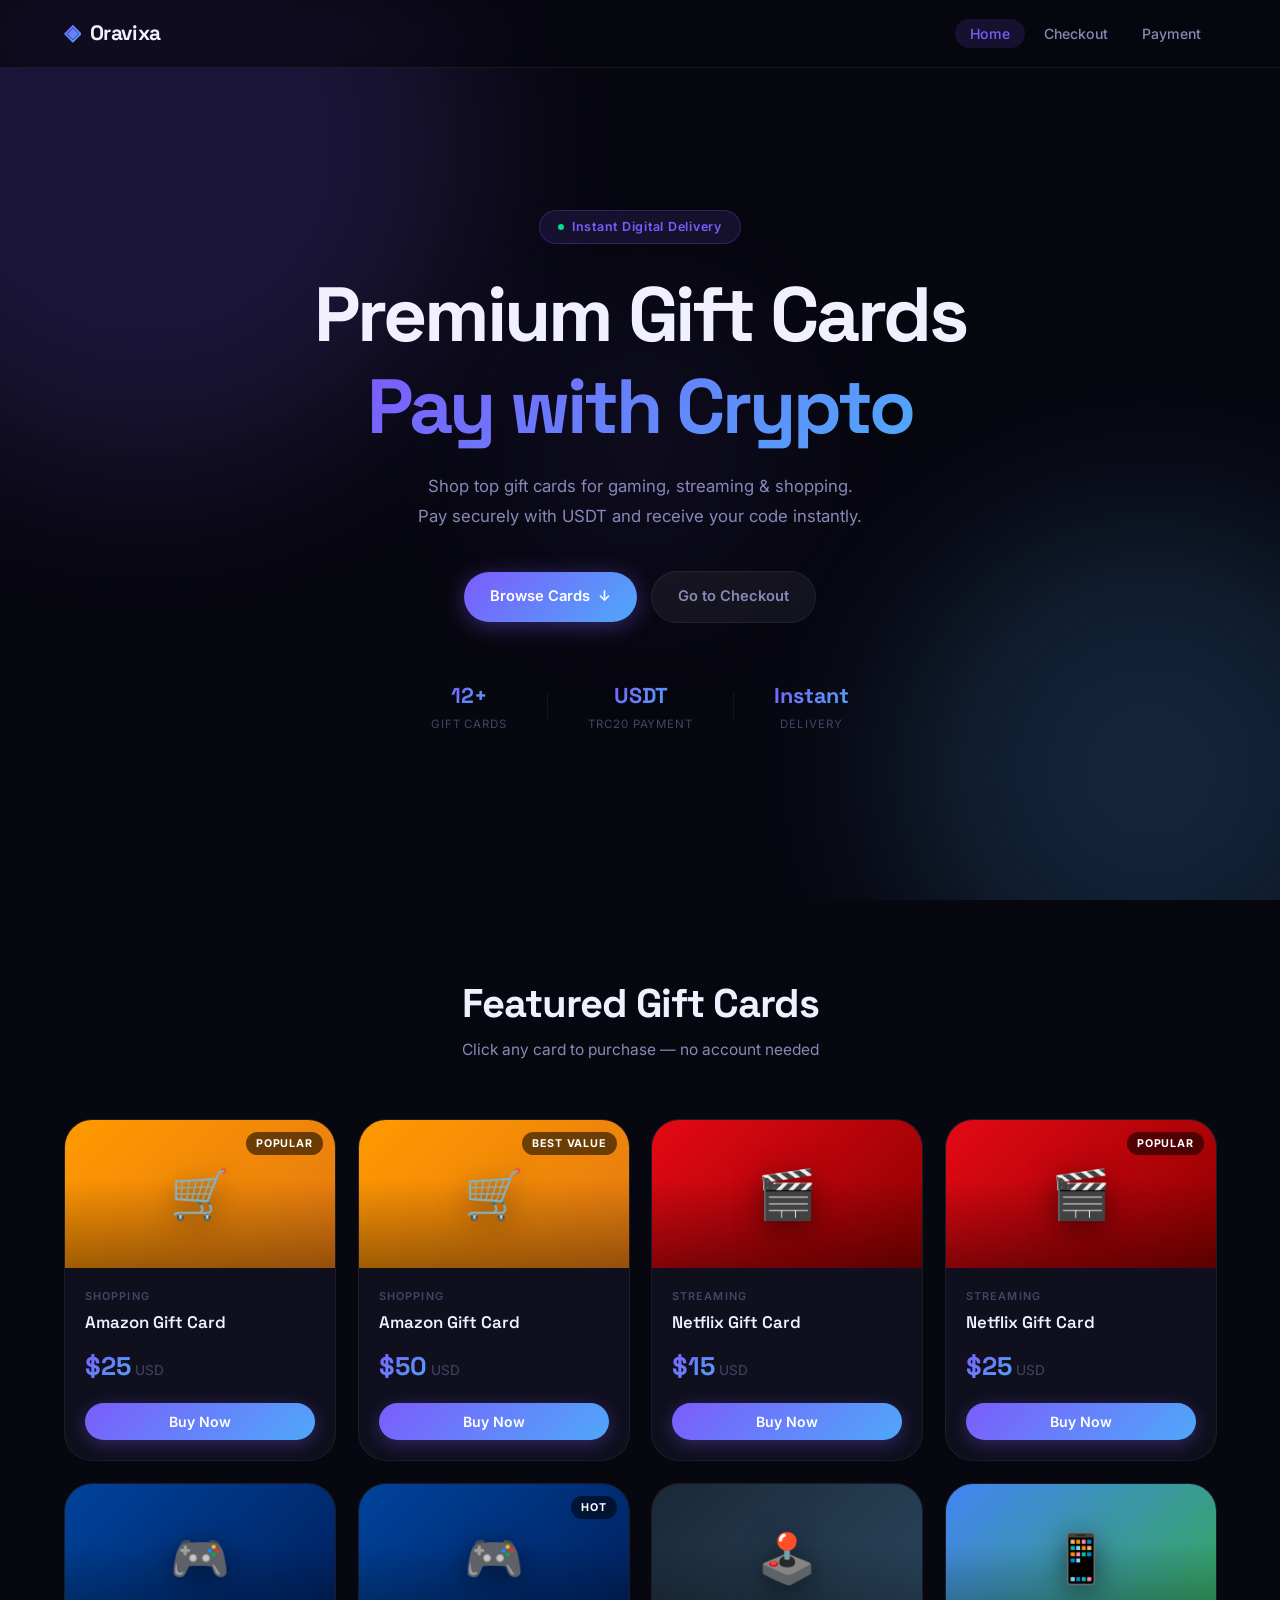
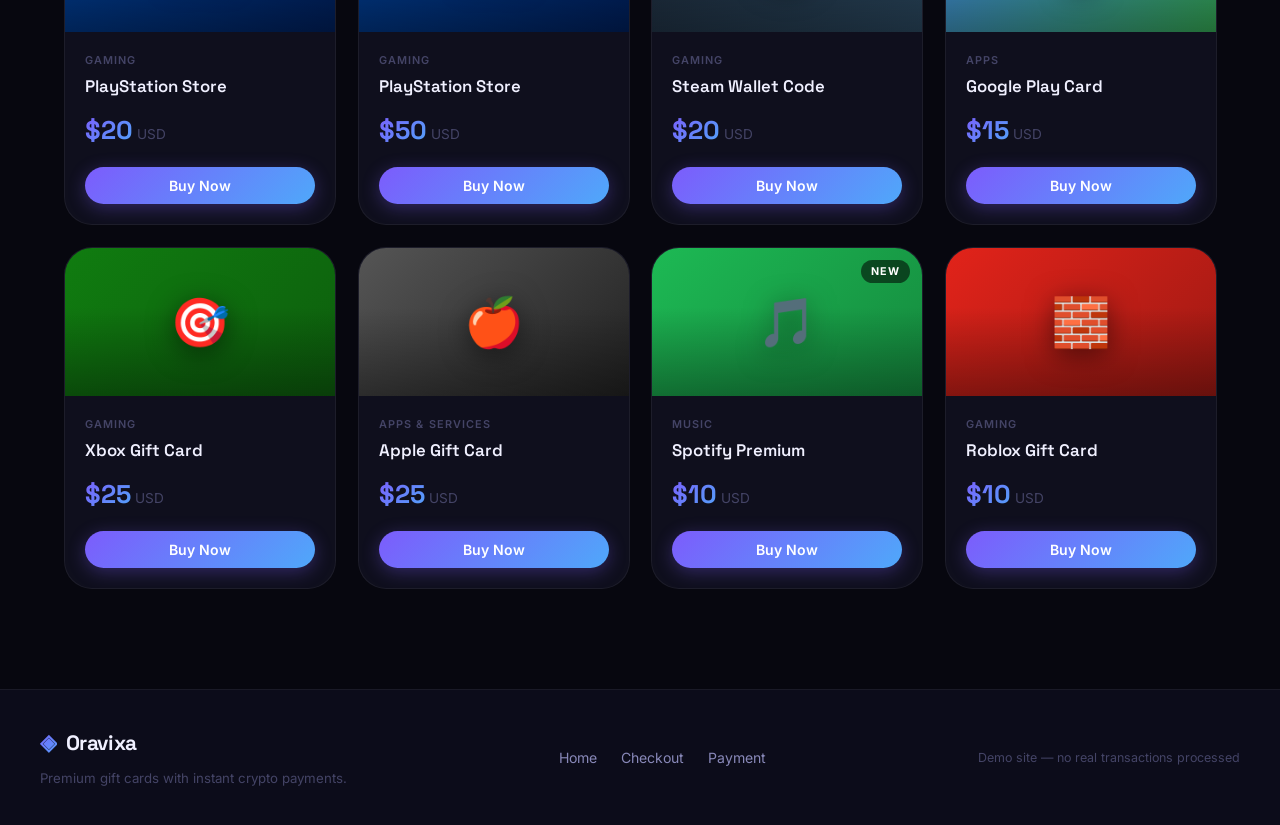
==== index.html @ 7043daeb "Add Oravixa gift card store — full frontend Three-page site with dark theme, 3D card hover effects, " ====
<!DOCTYPE html>
<html lang="en">
<head>
  <meta charset="UTF-8">
  <meta name="viewport" content="width=device-width, initial-scale=1.0">
  <meta name="description" content="Oravixa — Premium digital gift cards. Pay with USDT and receive instantly.">
  <title>Oravixa — Premium Gift Cards</title>
  <link rel="stylesheet" href="style.css">
</head>
<body>

  <!-- ── Navbar ── -->
  <nav class="navbar" id="navbar">
    <div class="nav-inner">
      <a href="index.html" class="nav-logo">
        <span class="logo-gem">◈</span>Oravixa
      </a>
      <ul class="nav-links" id="navLinks">
        <li><a href="index.html"    class="nav-link active">Home</a></li>
        <li><a href="checkout.html" class="nav-link">Checkout</a></li>
        <li><a href="payment.html"  class="nav-link">Payment</a></li>
      </ul>
      <button class="hamburger" id="ham" aria-label="Toggle menu">
        <span></span><span></span><span></span>
      </button>
    </div>
  </nav>

  <main>

    <!-- ── Hero ── -->
    <section class="hero">
      <div class="hero-orbs">
        <div class="orb orb-1"></div>
        <div class="orb orb-2"></div>
        <div class="orb orb-3"></div>
      </div>

      <div class="hero-content">
        <div class="hero-badge">
          <span class="badge-dot"></span>
          Instant Digital Delivery
        </div>

        <h1 class="hero-title">
          Premium Gift Cards<br>
          <span class="grad-text">Pay with Crypto</span>
        </h1>

        <p class="hero-sub">
          Shop top gift cards for gaming, streaming &amp; shopping.<br>
          Pay securely with USDT and receive your code instantly.
        </p>

        <div class="hero-actions">
          <a href="#products" class="btn btn-primary">Browse Cards <span class="btn-arrow">↓</span></a>
          <a href="checkout.html" class="btn btn-ghost">Go to Checkout</a>
        </div>

        <div class="hero-stats">
          <div class="stat">
            <span class="stat-val">12+</span>
            <span class="stat-lbl">Gift Cards</span>
          </div>
          <div class="stat-sep"></div>
          <div class="stat">
            <span class="stat-val">USDT</span>
            <span class="stat-lbl">TRC20 Payment</span>
          </div>
          <div class="stat-sep"></div>
          <div class="stat">
            <span class="stat-val">Instant</span>
            <span class="stat-lbl">Delivery</span>
          </div>
        </div>
      </div>
    </section>

    <!-- ── Products ── -->
    <section class="products-section" id="products">
      <div class="container">
        <div class="section-head">
          <h2 class="section-title">Featured Gift Cards</h2>
          <p class="section-sub">Click any card to purchase — no account needed</p>
        </div>
        <div class="products-grid" id="productsGrid"></div>
      </div>
    </section>

  </main>

  <!-- ── Footer ── -->
  <footer class="footer">
    <div class="footer-inner">
      <div class="footer-brand">
        <a href="index.html" class="nav-logo">
          <span class="logo-gem">◈</span>Oravixa
        </a>
        <p>Premium gift cards with instant crypto payments.</p>
      </div>
      <div class="footer-links">
        <a href="index.html">Home</a>
        <a href="checkout.html">Checkout</a>
        <a href="payment.html">Payment</a>
      </div>
      <p class="footer-note">Demo site — no real transactions processed</p>
    </div>
  </footer>

  <script src="script.js"></script>
</body>
</html>
---- style.css ----
/* ============================================================
   ORAVIXA — style.css
   ============================================================ */

@import url('https://fonts.googleapis.com/css2?family=Inter:wght@300;400;500;600;700&family=Space+Grotesk:wght@500;600;700&display=swap');

/* ---- Variables ---- */
:root {
  --bg-0:      #07070f;
  --bg-1:      #0c0c1a;
  --bg-2:      #111126;
  --bg-card:   #0f0f1d;
  --bg-input:  #0a0a18;

  --accent:    #7c5cfc;
  --accent-2:  #4fa8fa;
  --grad:      linear-gradient(135deg, #7c5cfc 0%, #4fa8fa 100%);
  --grad-soft: linear-gradient(135deg, rgba(124,92,252,.14) 0%, rgba(79,168,250,.14) 100%);

  --t1: #f0f0ff;
  --t2: #8888b8;
  --t3: #444466;

  --border:       rgba(255,255,255,.06);
  --border-hover: rgba(124,92,252,.35);
  --border-focus: rgba(124,92,252,.55);

  --success: #00df8e;
  --error:   #ff4466;
  --warn:    #ffbb00;

  --r-sm:   8px;
  --r-md:   14px;
  --r-lg:   20px;
  --r-xl:   28px;
  --r-full: 9999px;

  --sh-sm: 0 2px 8px rgba(0,0,0,.35);
  --sh-md: 0 8px 32px rgba(0,0,0,.45);
  --sh-lg: 0 24px 64px rgba(0,0,0,.65);
  --sh-accent: 0 0 32px rgba(124,92,252,.3);

  --ease: cubic-bezier(.4,0,.2,1);
  --t-fast: 150ms;
  --t-med:  300ms;
  --t-slow: 500ms;

  --nav-h: 68px;
}

/* ---- Reset ---- */
*, *::before, *::after { box-sizing: border-box; margin: 0; padding: 0; }
html { scroll-behavior: smooth; }
body {
  font-family: 'Inter', system-ui, sans-serif;
  background: var(--bg-0);
  color: var(--t1);
  line-height: 1.6;
  min-height: 100vh;
  overflow-x: hidden;
  -webkit-font-smoothing: antialiased;
  animation: pageFadeIn .35s var(--ease) both;
}
img { max-width: 100%; display: block; }
a { text-decoration: none; color: inherit; }
ul { list-style: none; }
button { cursor: pointer; border: none; background: none; font-family: inherit; }
h1,h2,h3,h4 { font-family: 'Space Grotesk', sans-serif; font-weight: 700; line-height: 1.2; }

/* ---- Utilities ---- */
.container { max-width: 1200px; margin: 0 auto; padding: 0 24px; }

.grad-text {
  background: var(--grad);
  -webkit-background-clip: text;
  -webkit-text-fill-color: transparent;
  background-clip: text;
}

/* ============================================================
   NAVBAR
   ============================================================ */
.navbar {
  position: fixed; inset: 0 0 auto 0;
  z-index: 1000;
  height: var(--nav-h);
  background: rgba(7,7,15,.75);
  backdrop-filter: blur(22px);
  -webkit-backdrop-filter: blur(22px);
  border-bottom: 1px solid var(--border);
  transition: background var(--t-med) var(--ease),
              box-shadow var(--t-med) var(--ease);
}
.navbar.scrolled {
  background: rgba(7,7,15,.95);
  box-shadow: var(--sh-md);
}

.nav-inner {
  max-width: 1200px; margin: 0 auto; padding: 0 24px;
  height: 100%;
  display: flex; align-items: center; gap: 32px;
}

.nav-logo {
  display: flex; align-items: center; gap: 9px;
  font-family: 'Space Grotesk', sans-serif;
  font-size: 1.3rem; font-weight: 700;
  letter-spacing: -.02em;
  flex-shrink: 0;
  transition: opacity var(--t-fast) var(--ease);
}
.nav-logo:hover { opacity: .8; }

.logo-gem {
  font-size: 1.35rem;
  background: var(--grad);
  -webkit-background-clip: text;
  -webkit-text-fill-color: transparent;
  background-clip: text;
}

.nav-links {
  display: flex; align-items: center; gap: 4px;
  margin-left: auto;
}

.nav-link {
  padding: 6px 15px;
  border-radius: var(--r-full);
  font-size: .88rem; font-weight: 500;
  color: var(--t2);
  transition: color var(--t-fast) var(--ease),
              background var(--t-fast) var(--ease);
}
.nav-link:hover { color: var(--t1); background: rgba(255,255,255,.05); }
.nav-link.active { color: var(--accent); background: rgba(124,92,252,.13); }

/* Hamburger */
.hamburger {
  display: none; flex-direction: column; gap: 5px;
  padding: 8px; margin-left: auto;
  border-radius: var(--r-sm);
  transition: background var(--t-fast) var(--ease);
}
.hamburger:hover { background: rgba(255,255,255,.05); }
.hamburger span {
  display: block; width: 22px; height: 2px;
  background: var(--t2); border-radius: 2px;
  transition: transform var(--t-med) var(--ease), opacity var(--t-med) var(--ease);
}
.hamburger.open span:nth-child(1) { transform: translateY(7px) rotate(45deg); }
.hamburger.open span:nth-child(2) { opacity: 0; }
.hamburger.open span:nth-child(3) { transform: translateY(-7px) rotate(-45deg); }

/* ============================================================
   HERO
   ============================================================ */
.hero {
  position: relative;
  min-height: 100vh;
  display: flex; align-items: center; justify-content: center;
  padding: calc(var(--nav-h) + 72px) 24px 96px;
  overflow: hidden;
  text-align: center;
}

.hero-orbs {
  position: absolute; inset: 0; pointer-events: none; overflow: hidden;
}
.orb {
  position: absolute; border-radius: 50%;
  filter: blur(90px); opacity: .18;
}
.orb-1 {
  width: 650px; height: 650px;
  background: var(--accent);
  top: -180px; left: -180px;
  animation: orbDrift 9s ease-in-out infinite alternate;
}
.orb-2 {
  width: 500px; height: 500px;
  background: var(--accent-2);
  bottom: -120px; right: -120px;
  animation: orbDrift 12s ease-in-out infinite alternate-reverse;
}
.orb-3 {
  width: 300px; height: 300px;
  background: var(--accent);
  top: 50%; left: 50%;
  transform: translate(-50%, -50%);
  opacity: .07;
  animation: orbDrift 7s ease-in-out infinite alternate;
}

@keyframes orbDrift {
  from { transform: translate(0,0) scale(1); }
  to   { transform: translate(25px,18px) scale(1.08); }
}

.hero-content { position: relative; max-width: 720px; }

.hero-badge {
  display: inline-flex; align-items: center; gap: 8px;
  padding: 6px 18px;
  background: rgba(124,92,252,.12);
  border: 1px solid rgba(124,92,252,.25);
  border-radius: var(--r-full);
  font-size: .78rem; font-weight: 600; letter-spacing: .06em;
  color: var(--accent);
  margin-bottom: 24px;
  animation: slideDown .6s var(--ease) both;
}
.badge-dot {
  width: 6px; height: 6px; border-radius: 50%;
  background: var(--success);
  animation: dotPulse 2s ease infinite;
}
@keyframes dotPulse {
  0%,100% { opacity:1; transform:scale(1); }
  50%      { opacity:.4; transform:scale(1.6); }
}

.hero-title {
  font-size: clamp(2.4rem, 6.5vw, 4.8rem);
  letter-spacing: -.04em;
  margin-bottom: 20px;
  animation: slideDown .6s var(--ease) .1s both;
}

.hero-sub {
  font-size: 1.05rem; color: var(--t2); line-height: 1.75;
  margin-bottom: 40px;
  animation: slideDown .6s var(--ease) .2s both;
}

.hero-actions {
  display: flex; align-items: center; justify-content: center; gap: 14px;
  margin-bottom: 56px;
  animation: slideDown .6s var(--ease) .3s both;
}

.hero-stats {
  display: flex; align-items: center; justify-content: center; gap: 40px;
  animation: slideDown .6s var(--ease) .4s both;
}
.stat { display: flex; flex-direction: column; align-items: center; gap: 2px; }
.stat-val {
  font-family: 'Space Grotesk', sans-serif;
  font-size: 1.35rem; font-weight: 700;
  background: var(--grad);
  -webkit-background-clip: text; -webkit-text-fill-color: transparent;
  background-clip: text;
}
.stat-lbl { font-size: .72rem; color: var(--t3); text-transform: uppercase; letter-spacing: .08em; }
.stat-sep { width: 1px; height: 28px; background: var(--border); }

/* ============================================================
   BUTTONS
   ============================================================ */
.btn {
  display: inline-flex; align-items: center; justify-content: center; gap: 8px;
  padding: 13px 26px;
  border-radius: var(--r-full);
  font-size: .92rem; font-weight: 600;
  transition: transform var(--t-fast) var(--ease),
              box-shadow var(--t-med) var(--ease),
              background var(--t-fast) var(--ease);
  cursor: pointer; border: none; white-space: nowrap;
}
.btn-primary {
  background: var(--grad); color: #fff;
  box-shadow: 0 4px 22px rgba(124,92,252,.38);
}
.btn-primary:hover { transform: translateY(-2px); box-shadow: 0 10px 36px rgba(124,92,252,.55); }
.btn-primary:active { transform: translateY(0); }

.btn-ghost {
  background: rgba(255,255,255,.05);
  color: var(--t2);
  border: 1px solid var(--border);
}
.btn-ghost:hover { background: rgba(255,255,255,.09); color: var(--t1); }

.btn-full { width: 100%; }
.btn-lg { padding: 16px 32px; font-size: .97rem; }

.btn-arrow { display: inline-block; transition: transform var(--t-fast) var(--ease); }
.btn-primary:hover .btn-arrow { transform: translateX(4px); }

/* ============================================================
   PRODUCTS SECTION
   ============================================================ */
.products-section { padding: 80px 0 100px; }

.section-head { text-align: center; margin-bottom: 56px; }
.section-title {
  font-size: clamp(1.7rem, 4vw, 2.5rem);
  letter-spacing: -.025em; margin-bottom: 10px;
}
.section-sub { font-size: .97rem; color: var(--t2); }

.products-grid {
  display: grid;
  grid-template-columns: repeat(auto-fill, minmax(250px, 1fr));
  gap: 22px;
}

/* ============================================================
   PRODUCT CARD
   ============================================================ */
.card {
  background: var(--bg-card);
  border: 1px solid var(--border);
  border-radius: var(--r-xl);
  overflow: hidden;
  cursor: pointer;
  position: relative;
  transform-style: preserve-3d;
  will-change: transform;
  transition: border-color var(--t-med) var(--ease),
              box-shadow var(--t-med) var(--ease);
}
.card::before {
  content: '';
  position: absolute; inset: 0;
  border-radius: var(--r-xl);
  background: var(--grad-soft);
  opacity: 0;
  transition: opacity var(--t-med) var(--ease);
  pointer-events: none;
  z-index: 0;
}
.card:hover::before { opacity: 1; }
.card:hover {
  border-color: var(--border-hover);
  box-shadow: var(--sh-lg), var(--sh-accent);
}

.card-visual {
  height: 148px;
  display: flex; align-items: center; justify-content: center;
  position: relative; overflow: hidden;
}
.card-visual::after {
  content: '';
  position: absolute; inset: 0;
  background: linear-gradient(to bottom, rgba(0,0,0,0) 40%, rgba(0,0,0,.35) 100%);
}
.card-emoji {
  font-size: 3rem; position: relative; z-index: 1;
  transition: transform var(--t-med) var(--ease);
  filter: drop-shadow(0 6px 14px rgba(0,0,0,.5));
}
.card:hover .card-emoji { transform: scale(1.12) translateY(-3px); }

.card-tag {
  position: absolute; top: 12px; right: 12px; z-index: 2;
  padding: 3px 10px;
  background: rgba(0,0,0,.55); backdrop-filter: blur(8px);
  border-radius: var(--r-full);
  font-size: .67rem; font-weight: 700; letter-spacing: .07em;
  color: #fff; text-transform: uppercase;
}

.card-body { padding: 20px; position: relative; z-index: 1; }
.card-cat  { font-size: .68rem; font-weight: 600; letter-spacing: .1em; text-transform: uppercase; color: var(--t3); margin-bottom: 4px; }
.card-name { font-family: 'Space Grotesk', sans-serif; font-size: 1.05rem; font-weight: 600; margin-bottom: 10px; }

.card-price { display: flex; align-items: baseline; gap: 4px; margin-bottom: 16px; }
.price-amt {
  font-family: 'Space Grotesk', sans-serif; font-size: 1.6rem; font-weight: 700;
  background: var(--grad);
  -webkit-background-clip: text; -webkit-text-fill-color: transparent;
  background-clip: text;
}
.price-cur { font-size: .85rem; color: var(--t3); }

.card-btn {
  width: 100%; padding: 10px;
  background: var(--grad); color: #fff;
  border-radius: var(--r-full);
  font-size: .88rem; font-weight: 600; font-family: inherit;
  border: none; cursor: pointer;
  box-shadow: 0 4px 18px rgba(124,92,252,.32);
  transition: transform var(--t-fast) var(--ease),
              box-shadow var(--t-fast) var(--ease);
}
.card-btn:hover { transform: translateY(-1px); box-shadow: 0 6px 24px rgba(124,92,252,.48); }

/* ============================================================
   PAGE LAYOUT (Checkout / Payment)
   ============================================================ */
.page-wrap {
  min-height: 100vh;
  padding: calc(var(--nav-h) + 48px) 24px 96px;
}
.page-box       { max-width: 900px; margin: 0 auto; }
.page-box--sm   { max-width: 520px; margin: 0 auto; }

.back-link {
  display: inline-flex; align-items: center; gap: 6px;
  font-size: .84rem; color: var(--t2); margin-bottom: 18px;
  transition: color var(--t-fast) var(--ease);
}
.back-link:hover { color: var(--accent); }

.page-title { font-size: clamp(1.8rem,4vw,2.6rem); letter-spacing: -.03em; margin-bottom: 8px; }
.page-sub   { font-size: .97rem; color: var(--t2); margin-bottom: 40px; }

/* ============================================================
   CHECKOUT
   ============================================================ */
.co-grid {
  display: grid;
  grid-template-columns: 1fr 1fr;
  gap: 22px; align-items: start;
}

.panel {
  background: var(--bg-card);
  border: 1px solid var(--border);
  border-radius: var(--r-xl);
  padding: 32px;
}
.panel h3 {
  font-size: 1rem; font-weight: 600; color: var(--t2);
  margin-bottom: 24px; letter-spacing: -.01em;
}

.order-visual {
  height: 118px; border-radius: var(--r-lg);
  display: flex; align-items: center; justify-content: center;
  font-size: 3.2rem; margin-bottom: 20px;
}
.order-name { font-family: 'Space Grotesk', sans-serif; font-size: 1.2rem; font-weight: 700; margin-bottom: 4px; }
.order-cat  { font-size: .84rem; color: var(--t3); margin-bottom: 22px; }
.order-div  { height: 1px; background: var(--border); margin-bottom: 22px; }
.order-row  { display: flex; justify-content: space-between; align-items: center; }
.order-lbl  { font-size: .88rem; color: var(--t2); }
.order-total {
  font-family: 'Space Grotesk', sans-serif; font-size: 1.55rem; font-weight: 700;
  background: var(--grad);
  -webkit-background-clip: text; -webkit-text-fill-color: transparent;
  background-clip: text;
}

/* Form */
.fgroup { margin-bottom: 20px; }
.fgroup label { display: block; font-size: .84rem; font-weight: 500; color: var(--t2); margin-bottom: 8px; }
.fgroup input {
  width: 100%; padding: 14px 16px;
  background: var(--bg-input); border: 1px solid var(--border);
  border-radius: var(--r-md); color: var(--t1);
  font-family: inherit; font-size: .93rem; outline: none;
  transition: border-color var(--t-fast) var(--ease),
              box-shadow var(--t-fast) var(--ease),
              background var(--t-fast) var(--ease);
}
.fgroup input:focus {
  border-color: var(--accent);
  box-shadow: 0 0 0 3px rgba(124,92,252,.16);
  background: var(--bg-card);
}
.fgroup input::placeholder { color: var(--t3); }
.fgroup input.has-error    { border-color: var(--error); }
.ferr { display: block; font-size: .78rem; color: var(--error); margin-top: 6px; min-height: 18px; }
.fnote { font-size: .78rem; color: var(--t3); text-align: center; margin-top: 14px; }

/* Empty state */
.empty {
  text-align: center; padding: 96px 24px;
  animation: fadeUp .5s var(--ease) both;
}
.empty-icon { font-size: 4rem; margin-bottom: 20px; }
.empty h3   { font-size: 1.5rem; margin-bottom: 8px; }
.empty p    { color: var(--t2); margin-bottom: 32px; }

/* ============================================================
   PAYMENT
   ============================================================ */
.pay-card {
  background: var(--bg-card);
  border: 1px solid var(--border);
  border-radius: var(--r-xl);
  overflow: hidden;
}

.pay-summary {
  padding: 28px 32px;
  background: var(--bg-2);
  border-bottom: 1px solid var(--border);
  display: flex; align-items: center; gap: 18px;
}
.pay-icon {
  width: 54px; height: 54px; flex-shrink: 0;
  border-radius: var(--r-md);
  display: flex; align-items: center; justify-content: center;
  font-size: 1.75rem;
}
.pay-info { flex: 1; }
.pay-name  { font-family: 'Space Grotesk', sans-serif; font-size: 1.05rem; font-weight: 700; margin-bottom: 3px; }
.pay-email { font-size: .84rem; color: var(--t2); }
.pay-amt {
  font-family: 'Space Grotesk', sans-serif; font-size: 1.45rem; font-weight: 700;
  background: var(--grad);
  -webkit-background-clip: text; -webkit-text-fill-color: transparent;
  background-clip: text;
  flex-shrink: 0;
}

.pay-body { padding: 32px; display: flex; flex-direction: column; gap: 24px; }

.badges { display: flex; gap: 8px; }
.badge {
  padding: 4px 13px; border-radius: var(--r-full);
  font-size: .72rem; font-weight: 700; letter-spacing: .05em;
}
.badge-purple { background: rgba(124,92,252,.15); color: var(--accent); border: 1px solid rgba(124,92,252,.25); }
.badge-yellow { background: rgba(255,187,0,.1);  color: var(--warn);   border: 1px solid rgba(255,187,0,.2); }

.qr-wrap { display: flex; flex-direction: column; align-items: center; gap: 10px; }
.qr-img  {
  width: 186px; height: 186px;
  border-radius: var(--r-md);
  border: 2px solid var(--border);
  background: #fff; padding: 8px;
  transition: box-shadow var(--t-med) var(--ease);
}
.qr-img:hover { box-shadow: var(--sh-accent); }
.qr-lbl { font-size: .78rem; color: var(--t3); }

.field-lbl {
  display: block; font-size: .73rem; font-weight: 600;
  text-transform: uppercase; letter-spacing: .09em;
  color: var(--t3); margin-bottom: 8px;
}

.addr-box {
  display: flex; align-items: center; gap: 10px;
  padding: 13px 16px;
  background: var(--bg-0); border: 1px solid var(--border);
  border-radius: var(--r-md);
}
.addr-txt {
  flex: 1; font-family: 'Courier New', monospace;
  font-size: .78rem; color: var(--t1); word-break: break-all;
}
.copy-btn {
  flex-shrink: 0; padding: 7px;
  background: var(--bg-2); border: 1px solid var(--border);
  border-radius: var(--r-sm); color: var(--t2);
  display: flex; align-items: center;
  transition: background var(--t-fast) var(--ease),
              color var(--t-fast) var(--ease),
              border-color var(--t-fast) var(--ease);
}
.copy-btn:hover { background: rgba(124,92,252,.15); color: var(--accent); border-color: rgba(124,92,252,.3); }
.copy-btn.copied { color: var(--success); border-color: var(--success); background: rgba(0,223,142,.08); }

.amount-box {
  display: flex; align-items: baseline; gap: 10px;
  padding: 18px 20px;
  background: var(--bg-0);
  border: 1px solid rgba(124,92,252,.22);
  border-radius: var(--r-md);
}
.amount-val {
  font-family: 'Space Grotesk', sans-serif; font-size: 2.1rem; font-weight: 700;
  background: var(--grad);
  -webkit-background-clip: text; -webkit-text-fill-color: transparent;
  background-clip: text;
}
.amount-cur { font-size: .95rem; font-weight: 600; color: var(--t2); }

.notice {
  display: flex; align-items: flex-start; gap: 10px;
  padding: 13px 16px;
  background: rgba(79,168,250,.06);
  border: 1px solid rgba(79,168,250,.15);
  border-radius: var(--r-md);
  font-size: .86rem; color: var(--t2); line-height: 1.55;
}
.notice svg { flex-shrink: 0; margin-top: 1px; color: var(--accent-2); }

/* ============================================================
   SUCCESS
   ============================================================ */
.success-wrap {
  text-align: center; padding: 64px 24px;
  animation: fadeUp .5s var(--ease) both;
}
.success-ring { width: 90px; height: 90px; margin: 0 auto 32px; }
.ring-bg  { stroke: rgba(0,223,142,.2); stroke-width: 2; }
.check-path {
  stroke: var(--success); stroke-width: 3;
  stroke-linecap: round; stroke-linejoin: round;
  stroke-dasharray: 48; stroke-dashoffset: 48;
  animation: drawCheck .55s var(--ease) .35s forwards;
}
@keyframes drawCheck { to { stroke-dashoffset: 0; } }

.success-title   { font-size: 2.2rem; letter-spacing: -.03em; margin-bottom: 14px; }
.success-msg     { font-size: 1.05rem; color: var(--t2); margin-bottom: 32px; line-height: 1.7; }
.success-details {
  background: var(--bg-card); border: 1px solid var(--border);
  border-radius: var(--r-lg); padding: 20px;
  margin-bottom: 32px;
  font-size: .9rem; color: var(--t2); line-height: 1.7;
}

/* ============================================================
   FOOTER
   ============================================================ */
.footer {
  border-top: 1px solid var(--border);
  background: var(--bg-1);
  padding: 36px 24px;
}
.footer-inner {
  max-width: 1200px; margin: 0 auto;
  display: flex; align-items: center; justify-content: space-between;
  gap: 24px; flex-wrap: wrap;
}
.footer-brand { display: flex; flex-direction: column; gap: 7px; }
.footer-brand p { font-size: .83rem; color: var(--t3); }
.footer-links { display: flex; gap: 24px; }
.footer-links a { font-size: .88rem; color: var(--t2); transition: color var(--t-fast) var(--ease); }
.footer-links a:hover { color: var(--accent); }
.footer-note { font-size: .78rem; color: var(--t3); }

/* ============================================================
   ANIMATIONS
   ============================================================ */
@keyframes pageFadeIn {
  from { opacity: 0; } to { opacity: 1; }
}
@keyframes slideDown {
  from { opacity: 0; transform: translateY(-18px); }
  to   { opacity: 1; transform: translateY(0); }
}
@keyframes fadeUp {
  from { opacity: 0; transform: translateY(18px); }
  to   { opacity: 1; transform: translateY(0); }
}

/* ============================================================
   RESPONSIVE
   ============================================================ */
@media (max-width: 768px) {
  .hamburger { display: flex; }

  .nav-links {
    position: fixed;
    top: var(--nav-h); left: 0; right: 0;
    background: rgba(7,7,15,.97);
    backdrop-filter: blur(22px);
    flex-direction: column;
    padding: 16px;
    border-bottom: 1px solid var(--border);
    transform: translateY(-110%);
    transition: transform var(--t-med) var(--ease);
    margin-left: 0;
  }
  .nav-links.open { transform: translateY(0); }
  .nav-link { padding: 12px 16px; border-radius: var(--r-md); width: 100%; }

  .hero { padding-bottom: 72px; }
  .hero-actions { flex-direction: column; align-items: stretch; }
  .hero-stats   { gap: 24px; }

  .co-grid { grid-template-columns: 1fr; }

  .footer-inner { flex-direction: column; align-items: flex-start; }
}

@media (max-width: 520px) {
  .products-grid { grid-template-columns: 1fr 1fr; gap: 14px; }
  .hero-stats { display: none; }
  .page-wrap  { padding-left: 16px; padding-right: 16px; }
  .panel      { padding: 22px; }
  .pay-body   { padding: 22px; }
  .pay-summary { padding: 20px; }
}

@media (max-width: 380px) {
  .products-grid { grid-template-columns: 1fr; }
}
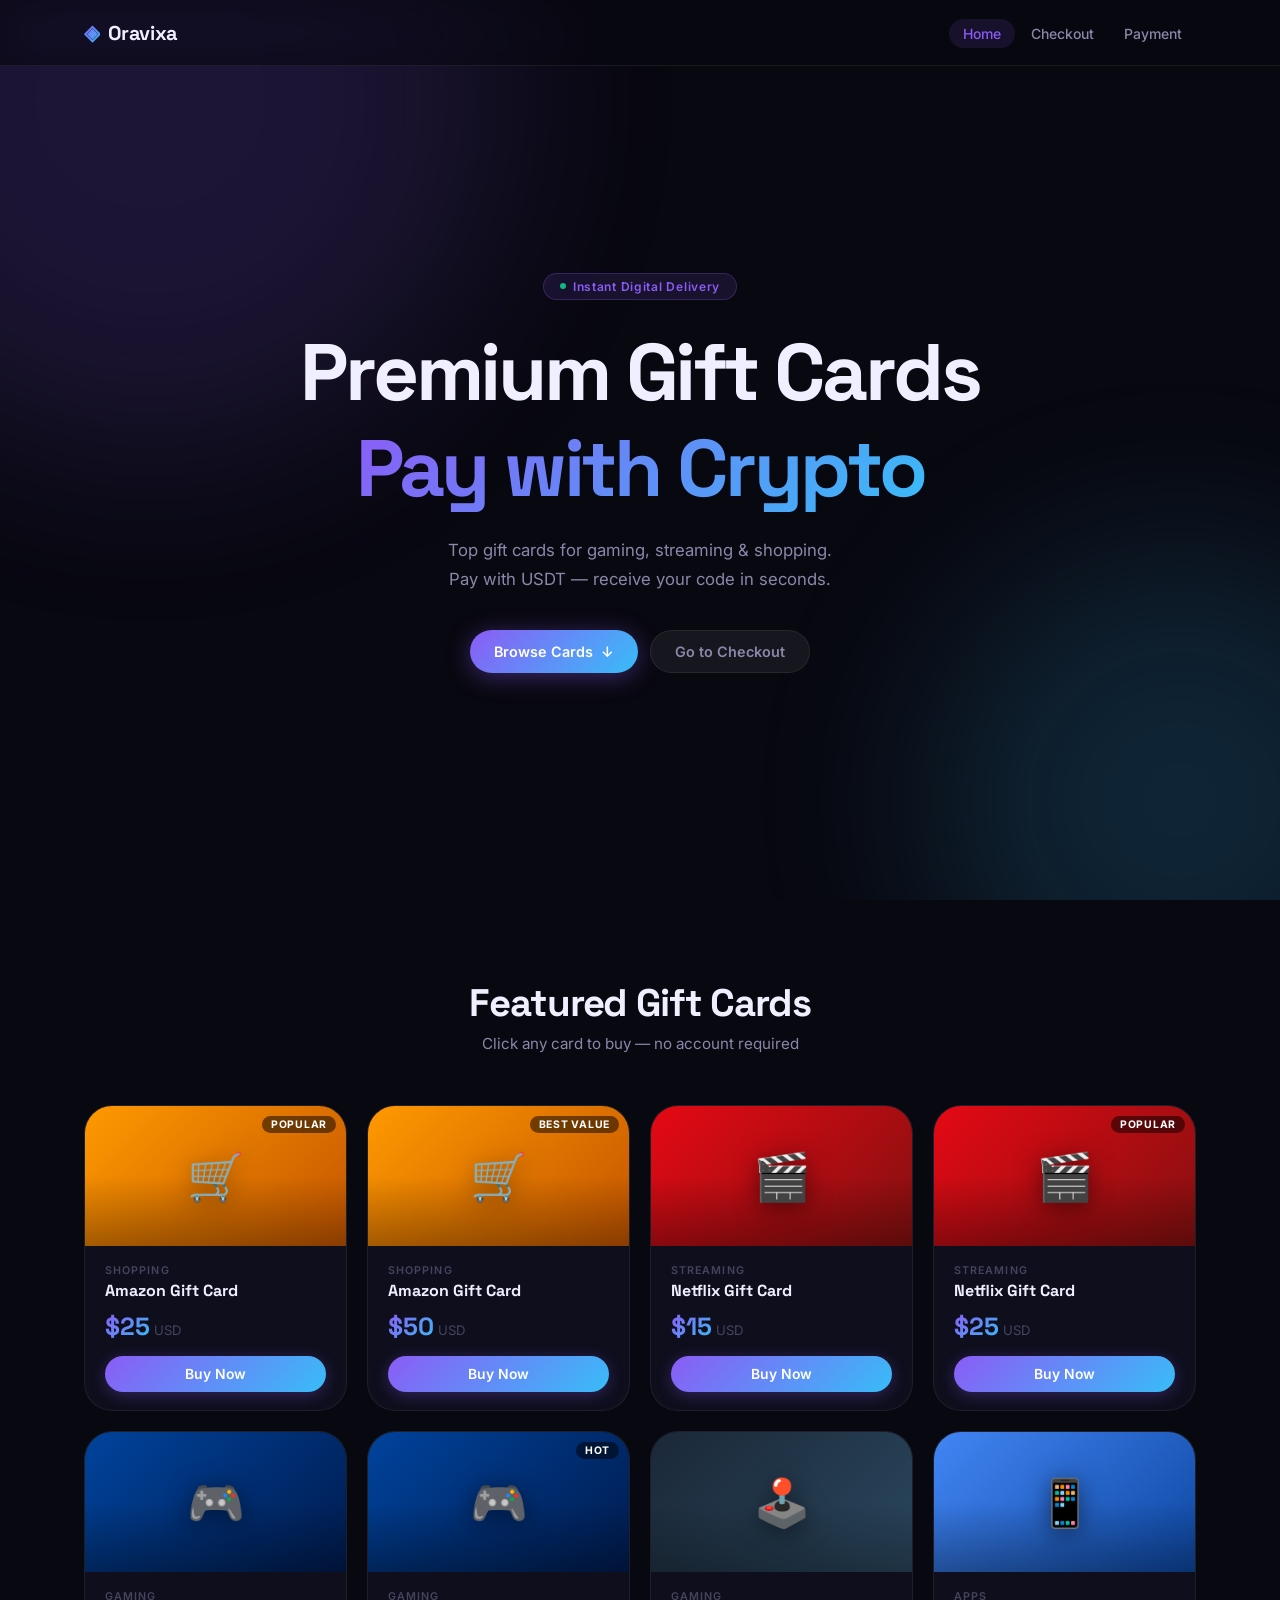
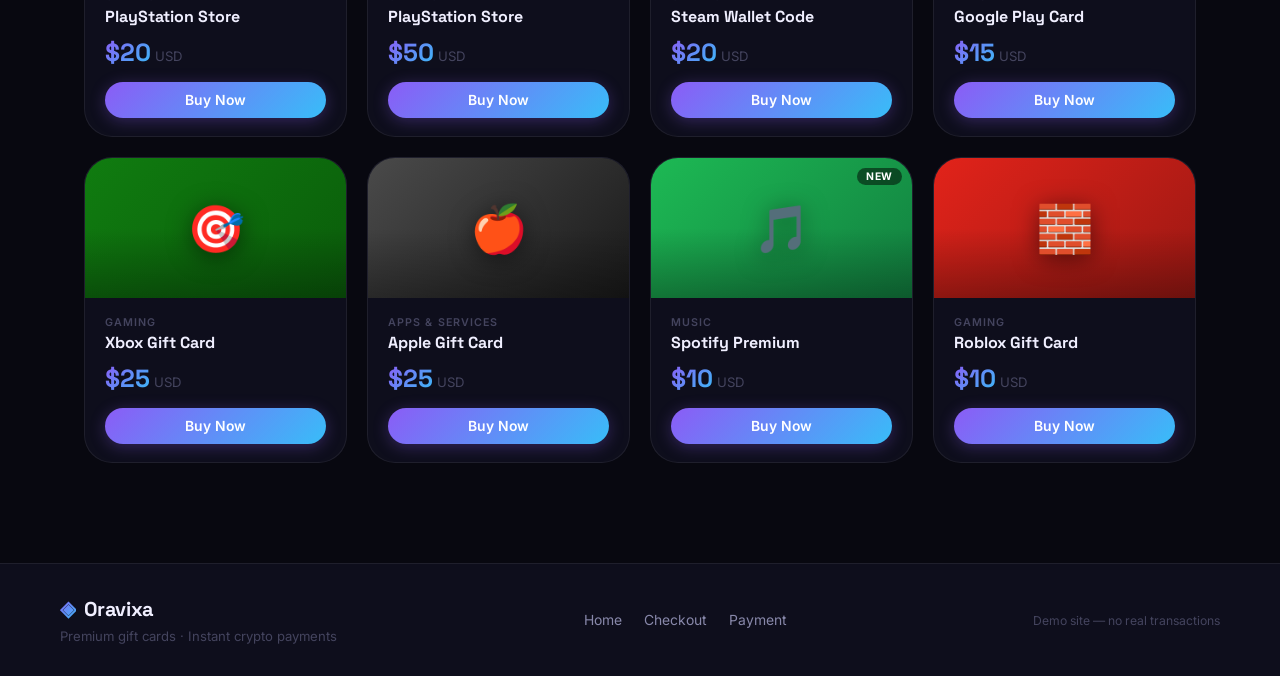
==== commit 9ada6e1f: "Rebuild Oravixa — clean, minimal redesign Complete rewrite with tighter CSS (BEM naming, fewer lines" ====
--- a/index.html
+++ b/index.html
@@ -3,24 +3,24 @@
 <head>
   <meta charset="UTF-8">
   <meta name="viewport" content="width=device-width, initial-scale=1.0">
-  <meta name="description" content="Oravixa — Premium digital gift cards. Pay with USDT and receive instantly.">
+  <meta name="description" content="Oravixa — Premium digital gift cards paid with USDT. Instant delivery.">
   <title>Oravixa — Premium Gift Cards</title>
   <link rel="stylesheet" href="style.css">
 </head>
 <body>
 
-  <!-- ── Navbar ── -->
-  <nav class="navbar" id="navbar">
-    <div class="nav-inner">
-      <a href="index.html" class="nav-logo">
-        <span class="logo-gem">◈</span>Oravixa
+  <!-- Navbar -->
+  <nav class="nav" id="nav">
+    <div class="nav__inner">
+      <a href="index.html" class="nav__logo">
+        <span class="nav__gem">◈</span>Oravixa
       </a>
-      <ul class="nav-links" id="navLinks">
-        <li><a href="index.html"    class="nav-link active">Home</a></li>
-        <li><a href="checkout.html" class="nav-link">Checkout</a></li>
-        <li><a href="payment.html"  class="nav-link">Payment</a></li>
+      <ul class="nav__links" id="navLinks">
+        <li><a href="index.html"    class="nav__link active">Home</a></li>
+        <li><a href="checkout.html" class="nav__link">Checkout</a></li>
+        <li><a href="payment.html"  class="nav__link">Payment</a></li>
       </ul>
-      <button class="hamburger" id="ham" aria-label="Toggle menu">
+      <button class="nav__ham" id="ham" aria-label="Menu">
         <span></span><span></span><span></span>
       </button>
     </div>
@@ -28,82 +28,66 @@
 
   <main>
 
-    <!-- ── Hero ── -->
+    <!-- Hero -->
     <section class="hero">
-      <div class="hero-orbs">
-        <div class="orb orb-1"></div>
-        <div class="orb orb-2"></div>
-        <div class="orb orb-3"></div>
+      <div class="hero__orbs">
+        <div class="orb orb--a"></div>
+        <div class="orb orb--b"></div>
       </div>
 
-      <div class="hero-content">
-        <div class="hero-badge">
-          <span class="badge-dot"></span>
+      <div class="hero__body">
+        <div class="hero__pill">
+          <span class="hero__dot"></span>
           Instant Digital Delivery
         </div>
 
-        <h1 class="hero-title">
+        <h1 class="hero__h1">
           Premium Gift Cards<br>
-          <span class="grad-text">Pay with Crypto</span>
+          <span class="g">Pay with Crypto</span>
         </h1>
 
-        <p class="hero-sub">
-          Shop top gift cards for gaming, streaming &amp; shopping.<br>
-          Pay securely with USDT and receive your code instantly.
+        <p class="hero__sub">
+          Top gift cards for gaming, streaming &amp; shopping.<br>
+          Pay with USDT — receive your code in seconds.
         </p>
 
-        <div class="hero-actions">
-          <a href="#products" class="btn btn-primary">Browse Cards <span class="btn-arrow">↓</span></a>
-          <a href="checkout.html" class="btn btn-ghost">Go to Checkout</a>
-        </div>
-
-        <div class="hero-stats">
-          <div class="stat">
-            <span class="stat-val">12+</span>
-            <span class="stat-lbl">Gift Cards</span>
-          </div>
-          <div class="stat-sep"></div>
-          <div class="stat">
-            <span class="stat-val">USDT</span>
-            <span class="stat-lbl">TRC20 Payment</span>
-          </div>
-          <div class="stat-sep"></div>
-          <div class="stat">
-            <span class="stat-val">Instant</span>
-            <span class="stat-lbl">Delivery</span>
-          </div>
+        <div class="hero__cta">
+          <a href="#products" class="btn btn--primary">
+            Browse Cards <span class="arr">↓</span>
+          </a>
+          <a href="checkout.html" class="btn btn--ghost">Go to Checkout</a>
         </div>
       </div>
     </section>
 
-    <!-- ── Products ── -->
-    <section class="products-section" id="products">
-      <div class="container">
-        <div class="section-head">
-          <h2 class="section-title">Featured Gift Cards</h2>
-          <p class="section-sub">Click any card to purchase — no account needed</p>
+    <!-- Products -->
+    <section class="products" id="products">
+      <div class="wrap">
+        <div class="section__head">
+          <h2 class="section__title">Featured Gift Cards</h2>
+          <p class="section__sub">Click any card to buy — no account required</p>
         </div>
-        <div class="products-grid" id="productsGrid"></div>
+        <div class="grid" id="grid"></div>
       </div>
     </section>
 
   </main>
 
-  <!-- ── Footer ── -->
+  <!-- Footer -->
   <footer class="footer">
-    <div class="footer-inner">
-      <div class="footer-brand">
-        <a href="index.html" class="nav-logo">
-          <span class="logo-gem">◈</span>Oravixa
+    <div class="footer__inner">
+      <div class="footer__brand">
+        <a href="index.html" class="nav__logo">
+          <span class="nav__gem">◈</span>Oravixa
         </a>
-        <p>Premium gift cards with instant crypto payments.</p>
+        <p>Premium gift cards · Instant crypto payments</p>
       </div>
-      <div class="footer-links">
+      <div class="footer__links">
         <a href="index.html">Home</a>
         <a href="checkout.html">Checkout</a>
         <a href="payment.html">Payment</a>
       </div>
-      <p class="footer-note">Demo site — no real transactions processed</p>
+      <p class="footer__note">Demo site — no real transactions</p>
     </div>
   </footer>
 
--- a/style.css
+++ b/style.css
@@ -1,688 +1,469 @@
-/* ============================================================
-   ORAVIXA — style.css
-   ============================================================ */
-
-@import url('https://fonts.googleapis.com/css2?family=Inter:wght@300;400;500;600;700&family=Space+Grotesk:wght@500;600;700&display=swap');
-
-/* ---- Variables ---- */
+/* ================================================================
+   ORAVIXA  ·  style.css
+   ================================================================ */
+
+@import url('https://fonts.googleapis.com/css2?family=Inter:wght@400;500;600&family=Space+Grotesk:wght@600;700&display=swap');
+
+/* ── Variables ───────────────────────────────────────────────── */
 :root {
-  --bg-0:      #07070f;
-  --bg-1:      #0c0c1a;
-  --bg-2:      #111126;
-  --bg-card:   #0f0f1d;
-  --bg-input:  #0a0a18;
-
-  --accent:    #7c5cfc;
-  --accent-2:  #4fa8fa;
-  --grad:      linear-gradient(135deg, #7c5cfc 0%, #4fa8fa 100%);
-  --grad-soft: linear-gradient(135deg, rgba(124,92,252,.14) 0%, rgba(79,168,250,.14) 100%);
-
-  --t1: #f0f0ff;
-  --t2: #8888b8;
-  --t3: #444466;
-
-  --border:       rgba(255,255,255,.06);
-  --border-hover: rgba(124,92,252,.35);
-  --border-focus: rgba(124,92,252,.55);
-
-  --success: #00df8e;
-  --error:   #ff4466;
-  --warn:    #ffbb00;
-
-  --r-sm:   8px;
-  --r-md:   14px;
-  --r-lg:   20px;
-  --r-xl:   28px;
-  --r-full: 9999px;
-
-  --sh-sm: 0 2px 8px rgba(0,0,0,.35);
-  --sh-md: 0 8px 32px rgba(0,0,0,.45);
-  --sh-lg: 0 24px 64px rgba(0,0,0,.65);
-  --sh-accent: 0 0 32px rgba(124,92,252,.3);
-
+  --bg:       #080810;
+  --surface:  #0e0e1c;
+  --surface2: #131328;
+  --border:   rgba(255,255,255,.07);
+  --border-h: rgba(139,92,246,.45);
+
+  --p1: #8B5CF6;
+  --p2: #38BDF8;
+  --grad: linear-gradient(135deg, var(--p1), var(--p2));
+  --grad-soft: linear-gradient(135deg, rgba(139,92,246,.13), rgba(56,189,248,.13));
+
+  --txt:  #f0efff;
+  --txt2: #8888aa;
+  --txt3: #44445e;
+
+  --green: #10b981;
+  --red:   #f43f5e;
+  --warn:  #f59e0b;
+
+  --r:  12px;
+  --r2: 20px;
+  --r3: 28px;
+  --pill: 999px;
+
+  --nav: 66px;
   --ease: cubic-bezier(.4,0,.2,1);
-  --t-fast: 150ms;
-  --t-med:  300ms;
-  --t-slow: 500ms;
-
-  --nav-h: 68px;
-}
-
-/* ---- Reset ---- */
+}
+
+/* ── Reset ───────────────────────────────────────────────────── */
 *, *::before, *::after { box-sizing: border-box; margin: 0; padding: 0; }
 html { scroll-behavior: smooth; }
 body {
   font-family: 'Inter', system-ui, sans-serif;
-  background: var(--bg-0);
-  color: var(--t1);
-  line-height: 1.6;
+  background: var(--bg);
+  color: var(--txt);
   min-height: 100vh;
   overflow-x: hidden;
   -webkit-font-smoothing: antialiased;
-  animation: pageFadeIn .35s var(--ease) both;
-}
-img { max-width: 100%; display: block; }
+  animation: pageIn .3s var(--ease) both;
+}
+img { display: block; max-width: 100%; }
 a { text-decoration: none; color: inherit; }
 ul { list-style: none; }
-button { cursor: pointer; border: none; background: none; font-family: inherit; }
-h1,h2,h3,h4 { font-family: 'Space Grotesk', sans-serif; font-weight: 700; line-height: 1.2; }
-
-/* ---- Utilities ---- */
-.container { max-width: 1200px; margin: 0 auto; padding: 0 24px; }
-
-.grad-text {
-  background: var(--grad);
-  -webkit-background-clip: text;
-  -webkit-text-fill-color: transparent;
-  background-clip: text;
-}
-
-/* ============================================================
-   NAVBAR
-   ============================================================ */
-.navbar {
-  position: fixed; inset: 0 0 auto 0;
-  z-index: 1000;
-  height: var(--nav-h);
-  background: rgba(7,7,15,.75);
-  backdrop-filter: blur(22px);
-  -webkit-backdrop-filter: blur(22px);
+button { font-family: inherit; cursor: pointer; border: none; background: none; }
+h1,h2,h3 { font-family: 'Space Grotesk', sans-serif; font-weight: 700; line-height: 1.2; }
+
+.wrap { max-width: 1160px; margin: 0 auto; padding: 0 24px; }
+
+/* ── Navbar ──────────────────────────────────────────────────── */
+.nav {
+  position: fixed; inset: 0 0 auto;
+  height: var(--nav);
+  z-index: 100;
+  background: rgba(8,8,16,.7);
+  backdrop-filter: blur(20px);
+  -webkit-backdrop-filter: blur(20px);
   border-bottom: 1px solid var(--border);
-  transition: background var(--t-med) var(--ease),
-              box-shadow var(--t-med) var(--ease);
-}
-.navbar.scrolled {
-  background: rgba(7,7,15,.95);
-  box-shadow: var(--sh-md);
-}
-
-.nav-inner {
-  max-width: 1200px; margin: 0 auto; padding: 0 24px;
-  height: 100%;
-  display: flex; align-items: center; gap: 32px;
-}
-
-.nav-logo {
-  display: flex; align-items: center; gap: 9px;
+  transition: background .3s var(--ease), box-shadow .3s var(--ease);
+}
+.nav.scrolled { background: rgba(8,8,16,.95); box-shadow: 0 4px 40px rgba(0,0,0,.5); }
+
+.nav__inner {
+  max-width: 1160px; margin: 0 auto; padding: 0 24px;
+  height: 100%; display: flex; align-items: center;
+}
+
+.nav__logo {
+  display: flex; align-items: center; gap: 8px;
   font-family: 'Space Grotesk', sans-serif;
-  font-size: 1.3rem; font-weight: 700;
-  letter-spacing: -.02em;
+  font-size: 1.25rem; font-weight: 700; letter-spacing: -.02em;
   flex-shrink: 0;
-  transition: opacity var(--t-fast) var(--ease);
-}
-.nav-logo:hover { opacity: .8; }
-
-.logo-gem {
-  font-size: 1.35rem;
-  background: var(--grad);
-  -webkit-background-clip: text;
-  -webkit-text-fill-color: transparent;
-  background-clip: text;
-}
-
-.nav-links {
-  display: flex; align-items: center; gap: 4px;
-  margin-left: auto;
-}
-
-.nav-link {
-  padding: 6px 15px;
-  border-radius: var(--r-full);
-  font-size: .88rem; font-weight: 500;
-  color: var(--t2);
-  transition: color var(--t-fast) var(--ease),
-              background var(--t-fast) var(--ease);
-}
-.nav-link:hover { color: var(--t1); background: rgba(255,255,255,.05); }
-.nav-link.active { color: var(--accent); background: rgba(124,92,252,.13); }
-
-/* Hamburger */
-.hamburger {
-  display: none; flex-direction: column; gap: 5px;
-  padding: 8px; margin-left: auto;
-  border-radius: var(--r-sm);
-  transition: background var(--t-fast) var(--ease);
-}
-.hamburger:hover { background: rgba(255,255,255,.05); }
-.hamburger span {
-  display: block; width: 22px; height: 2px;
-  background: var(--t2); border-radius: 2px;
-  transition: transform var(--t-med) var(--ease), opacity var(--t-med) var(--ease);
-}
-.hamburger.open span:nth-child(1) { transform: translateY(7px) rotate(45deg); }
-.hamburger.open span:nth-child(2) { opacity: 0; }
-.hamburger.open span:nth-child(3) { transform: translateY(-7px) rotate(-45deg); }
-
-/* ============================================================
-   HERO
-   ============================================================ */
-.hero {
-  position: relative;
-  min-height: 100vh;
-  display: flex; align-items: center; justify-content: center;
-  padding: calc(var(--nav-h) + 72px) 24px 96px;
-  overflow: hidden;
-  text-align: center;
-}
-
-.hero-orbs {
-  position: absolute; inset: 0; pointer-events: none; overflow: hidden;
-}
-.orb {
-  position: absolute; border-radius: 50%;
-  filter: blur(90px); opacity: .18;
-}
-.orb-1 {
-  width: 650px; height: 650px;
-  background: var(--accent);
-  top: -180px; left: -180px;
-  animation: orbDrift 9s ease-in-out infinite alternate;
-}
-.orb-2 {
-  width: 500px; height: 500px;
-  background: var(--accent-2);
-  bottom: -120px; right: -120px;
-  animation: orbDrift 12s ease-in-out infinite alternate-reverse;
-}
-.orb-3 {
-  width: 300px; height: 300px;
-  background: var(--accent);
-  top: 50%; left: 50%;
-  transform: translate(-50%, -50%);
-  opacity: .07;
-  animation: orbDrift 7s ease-in-out infinite alternate;
-}
-
-@keyframes orbDrift {
-  from { transform: translate(0,0) scale(1); }
-  to   { transform: translate(25px,18px) scale(1.08); }
-}
-
-.hero-content { position: relative; max-width: 720px; }
-
-.hero-badge {
-  display: inline-flex; align-items: center; gap: 8px;
-  padding: 6px 18px;
-  background: rgba(124,92,252,.12);
-  border: 1px solid rgba(124,92,252,.25);
-  border-radius: var(--r-full);
-  font-size: .78rem; font-weight: 600; letter-spacing: .06em;
-  color: var(--accent);
-  margin-bottom: 24px;
-  animation: slideDown .6s var(--ease) both;
-}
-.badge-dot {
-  width: 6px; height: 6px; border-radius: 50%;
-  background: var(--success);
-  animation: dotPulse 2s ease infinite;
-}
-@keyframes dotPulse {
-  0%,100% { opacity:1; transform:scale(1); }
-  50%      { opacity:.4; transform:scale(1.6); }
-}
-
-.hero-title {
-  font-size: clamp(2.4rem, 6.5vw, 4.8rem);
-  letter-spacing: -.04em;
-  margin-bottom: 20px;
-  animation: slideDown .6s var(--ease) .1s both;
-}
-
-.hero-sub {
-  font-size: 1.05rem; color: var(--t2); line-height: 1.75;
-  margin-bottom: 40px;
-  animation: slideDown .6s var(--ease) .2s both;
-}
-
-.hero-actions {
-  display: flex; align-items: center; justify-content: center; gap: 14px;
-  margin-bottom: 56px;
-  animation: slideDown .6s var(--ease) .3s both;
-}
-
-.hero-stats {
-  display: flex; align-items: center; justify-content: center; gap: 40px;
-  animation: slideDown .6s var(--ease) .4s both;
-}
-.stat { display: flex; flex-direction: column; align-items: center; gap: 2px; }
-.stat-val {
-  font-family: 'Space Grotesk', sans-serif;
-  font-size: 1.35rem; font-weight: 700;
+  transition: opacity .2s;
+}
+.nav__logo:hover { opacity: .8; }
+.nav__gem {
+  font-size: 1.3rem;
   background: var(--grad);
   -webkit-background-clip: text; -webkit-text-fill-color: transparent;
   background-clip: text;
 }
-.stat-lbl { font-size: .72rem; color: var(--t3); text-transform: uppercase; letter-spacing: .08em; }
-.stat-sep { width: 1px; height: 28px; background: var(--border); }
-
-/* ============================================================
-   BUTTONS
-   ============================================================ */
+
+.nav__links {
+  display: flex; align-items: center; gap: 2px;
+  margin-left: auto;
+}
+.nav__link {
+  padding: 6px 14px; border-radius: var(--pill);
+  font-size: .875rem; font-weight: 500; color: var(--txt2);
+  transition: color .15s, background .15s;
+}
+.nav__link:hover  { color: var(--txt); background: rgba(255,255,255,.05); }
+.nav__link.active { color: var(--p1); background: rgba(139,92,246,.12); }
+
+/* hamburger */
+.nav__ham {
+  display: none; flex-direction: column; gap: 5px;
+  margin-left: auto; padding: 8px; border-radius: var(--r);
+  transition: background .15s;
+}
+.nav__ham:hover { background: rgba(255,255,255,.05); }
+.nav__ham span {
+  display: block; width: 20px; height: 2px;
+  background: var(--txt2); border-radius: 2px;
+  transition: transform .3s var(--ease), opacity .3s;
+}
+.nav__ham.open span:nth-child(1) { transform: translateY(7px) rotate(45deg); }
+.nav__ham.open span:nth-child(2) { opacity: 0; }
+.nav__ham.open span:nth-child(3) { transform: translateY(-7px) rotate(-45deg); }
+
+/* ── Hero ────────────────────────────────────────────────────── */
+.hero {
+  position: relative; overflow: hidden;
+  min-height: 100vh;
+  display: flex; align-items: center; justify-content: center;
+  text-align: center;
+  padding: calc(var(--nav) + 60px) 24px 80px;
+}
+
+.hero__orbs { position: absolute; inset: 0; pointer-events: none; }
+.orb {
+  position: absolute; border-radius: 50%;
+  filter: blur(100px); opacity: .16;
+}
+.orb--a { width: 700px; height: 700px; background: var(--p1); top: -250px; left: -200px; animation: drift 10s ease-in-out infinite alternate; }
+.orb--b { width: 500px; height: 500px; background: var(--p2); bottom: -150px; right: -150px; animation: drift 13s ease-in-out infinite alternate-reverse; }
+
+@keyframes drift { from { transform: translate(0,0); } to { transform: translate(30px,22px); } }
+
+.hero__body { position: relative; max-width: 680px; }
+
+.hero__pill {
+  display: inline-flex; align-items: center; gap: 7px;
+  padding: 5px 16px; margin-bottom: 24px;
+  background: rgba(139,92,246,.12);
+  border: 1px solid rgba(139,92,246,.25);
+  border-radius: var(--pill);
+  font-size: .75rem; font-weight: 600; letter-spacing: .06em; color: var(--p1);
+  animation: up .6s var(--ease) both;
+}
+.hero__dot {
+  width: 6px; height: 6px; border-radius: 50%; background: var(--green);
+  animation: pulse 2s ease infinite;
+}
+@keyframes pulse { 0%,100%{opacity:1;transform:scale(1)} 50%{opacity:.4;transform:scale(1.7)} }
+
+.hero__h1 {
+  font-size: clamp(2.6rem, 6.5vw, 5rem);
+  letter-spacing: -.04em; margin-bottom: 20px;
+  animation: up .6s var(--ease) .1s both;
+}
+.hero__h1 .g { background: var(--grad); -webkit-background-clip: text; -webkit-text-fill-color: transparent; background-clip: text; }
+
+.hero__sub {
+  font-size: 1.05rem; color: var(--txt2); line-height: 1.75;
+  margin-bottom: 36px;
+  animation: up .6s var(--ease) .2s both;
+}
+
+.hero__cta {
+  display: flex; gap: 12px; justify-content: center;
+  animation: up .6s var(--ease) .3s both;
+}
+
+/* ── Buttons ─────────────────────────────────────────────────── */
 .btn {
-  display: inline-flex; align-items: center; justify-content: center; gap: 8px;
-  padding: 13px 26px;
-  border-radius: var(--r-full);
-  font-size: .92rem; font-weight: 600;
-  transition: transform var(--t-fast) var(--ease),
-              box-shadow var(--t-med) var(--ease),
-              background var(--t-fast) var(--ease);
+  display: inline-flex; align-items: center; gap: 8px;
+  padding: 12px 24px; border-radius: var(--pill);
+  font-size: .9rem; font-weight: 600; transition: transform .15s, box-shadow .2s, background .15s;
   cursor: pointer; border: none; white-space: nowrap;
 }
-.btn-primary {
+.btn--primary {
   background: var(--grad); color: #fff;
-  box-shadow: 0 4px 22px rgba(124,92,252,.38);
-}
-.btn-primary:hover { transform: translateY(-2px); box-shadow: 0 10px 36px rgba(124,92,252,.55); }
-.btn-primary:active { transform: translateY(0); }
-
-.btn-ghost {
-  background: rgba(255,255,255,.05);
-  color: var(--t2);
+  box-shadow: 0 4px 24px rgba(139,92,246,.38);
+}
+.btn--primary:hover { transform: translateY(-2px); box-shadow: 0 8px 36px rgba(139,92,246,.55); }
+.btn--primary:active { transform: none; }
+.btn--ghost {
+  background: rgba(255,255,255,.06); color: var(--txt2);
   border: 1px solid var(--border);
 }
-.btn-ghost:hover { background: rgba(255,255,255,.09); color: var(--t1); }
-
-.btn-full { width: 100%; }
-.btn-lg { padding: 16px 32px; font-size: .97rem; }
-
-.btn-arrow { display: inline-block; transition: transform var(--t-fast) var(--ease); }
-.btn-primary:hover .btn-arrow { transform: translateX(4px); }
-
-/* ============================================================
-   PRODUCTS SECTION
-   ============================================================ */
-.products-section { padding: 80px 0 100px; }
-
-.section-head { text-align: center; margin-bottom: 56px; }
-.section-title {
-  font-size: clamp(1.7rem, 4vw, 2.5rem);
-  letter-spacing: -.025em; margin-bottom: 10px;
-}
-.section-sub { font-size: .97rem; color: var(--t2); }
-
-.products-grid {
+.btn--ghost:hover { background: rgba(255,255,255,.1); color: var(--txt); }
+.btn--full { width: 100%; justify-content: center; }
+.btn--lg   { padding: 15px 28px; font-size: .95rem; }
+.arr { transition: transform .15s; }
+.btn--primary:hover .arr { transform: translateX(4px); }
+
+/* ── Products ────────────────────────────────────────────────── */
+.products { padding: 80px 0 100px; }
+
+.section__head { text-align: center; margin-bottom: 52px; }
+.section__title { font-size: clamp(1.7rem,4vw,2.4rem); letter-spacing: -.03em; margin-bottom: 8px; }
+.section__sub   { font-size: .95rem; color: var(--txt2); }
+
+.grid {
   display: grid;
-  grid-template-columns: repeat(auto-fill, minmax(250px, 1fr));
-  gap: 22px;
-}
-
-/* ============================================================
-   PRODUCT CARD
-   ============================================================ */
+  grid-template-columns: repeat(auto-fill, minmax(245px, 1fr));
+  gap: 20px;
+}
+
+/* ── Card ────────────────────────────────────────────────────── */
 .card {
-  background: var(--bg-card);
+  background: var(--surface);
   border: 1px solid var(--border);
-  border-radius: var(--r-xl);
+  border-radius: var(--r3);
   overflow: hidden;
   cursor: pointer;
   position: relative;
   transform-style: preserve-3d;
   will-change: transform;
-  transition: border-color var(--t-med) var(--ease),
-              box-shadow var(--t-med) var(--ease);
+  transition: border-color .3s, box-shadow .3s;
 }
 .card::before {
-  content: '';
-  position: absolute; inset: 0;
-  border-radius: var(--r-xl);
+  content: ''; position: absolute; inset: 0;
+  border-radius: var(--r3);
   background: var(--grad-soft);
-  opacity: 0;
-  transition: opacity var(--t-med) var(--ease);
-  pointer-events: none;
-  z-index: 0;
-}
+  opacity: 0; pointer-events: none;
+  transition: opacity .3s;
+}
+.card:hover { border-color: var(--border-h); box-shadow: 0 20px 60px rgba(0,0,0,.6), 0 0 28px rgba(139,92,246,.18); }
 .card:hover::before { opacity: 1; }
-.card:hover {
-  border-color: var(--border-hover);
-  box-shadow: var(--sh-lg), var(--sh-accent);
-}
-
-.card-visual {
-  height: 148px;
+
+.card__vis {
+  height: 140px; position: relative;
   display: flex; align-items: center; justify-content: center;
-  position: relative; overflow: hidden;
-}
-.card-visual::after {
-  content: '';
-  position: absolute; inset: 0;
-  background: linear-gradient(to bottom, rgba(0,0,0,0) 40%, rgba(0,0,0,.35) 100%);
-}
-.card-emoji {
-  font-size: 3rem; position: relative; z-index: 1;
-  transition: transform var(--t-med) var(--ease);
-  filter: drop-shadow(0 6px 14px rgba(0,0,0,.5));
-}
-.card:hover .card-emoji { transform: scale(1.12) translateY(-3px); }
-
-.card-tag {
-  position: absolute; top: 12px; right: 12px; z-index: 2;
-  padding: 3px 10px;
-  background: rgba(0,0,0,.55); backdrop-filter: blur(8px);
-  border-radius: var(--r-full);
-  font-size: .67rem; font-weight: 700; letter-spacing: .07em;
+  overflow: hidden;
+}
+.card__vis::after {
+  content: ''; position: absolute; inset: 0;
+  background: linear-gradient(to bottom, rgba(0,0,0,0) 50%, rgba(0,0,0,.3));
+}
+.card__emoji {
+  font-size: 2.9rem; position: relative; z-index: 1;
+  filter: drop-shadow(0 4px 12px rgba(0,0,0,.5));
+  transition: transform .3s var(--ease);
+}
+.card:hover .card__emoji { transform: scale(1.14) translateY(-3px); }
+
+.card__tag {
+  position: absolute; top: 10px; right: 10px; z-index: 2;
+  padding: 2px 9px;
+  background: rgba(0,0,0,.5); backdrop-filter: blur(6px);
+  border-radius: var(--pill);
+  font-size: .65rem; font-weight: 700; letter-spacing: .07em;
   color: #fff; text-transform: uppercase;
 }
 
-.card-body { padding: 20px; position: relative; z-index: 1; }
-.card-cat  { font-size: .68rem; font-weight: 600; letter-spacing: .1em; text-transform: uppercase; color: var(--t3); margin-bottom: 4px; }
-.card-name { font-family: 'Space Grotesk', sans-serif; font-size: 1.05rem; font-weight: 600; margin-bottom: 10px; }
-
-.card-price { display: flex; align-items: baseline; gap: 4px; margin-bottom: 16px; }
-.price-amt {
-  font-family: 'Space Grotesk', sans-serif; font-size: 1.6rem; font-weight: 700;
-  background: var(--grad);
-  -webkit-background-clip: text; -webkit-text-fill-color: transparent;
-  background-clip: text;
-}
-.price-cur { font-size: .85rem; color: var(--t3); }
-
-.card-btn {
+.card__body { padding: 18px 20px; position: relative; z-index: 1; }
+.card__cat  { font-size: .67rem; font-weight: 600; letter-spacing: .1em; text-transform: uppercase; color: var(--txt3); margin-bottom: 3px; }
+.card__name { font-family: 'Space Grotesk', sans-serif; font-size: 1rem; font-weight: 700; margin-bottom: 10px; }
+
+.card__price { display: flex; align-items: baseline; gap: 4px; margin-bottom: 14px; }
+.price__n {
+  font-family: 'Space Grotesk', sans-serif; font-size: 1.55rem; font-weight: 700;
+  background: var(--grad); -webkit-background-clip: text; -webkit-text-fill-color: transparent; background-clip: text;
+}
+.price__u { font-size: .82rem; color: var(--txt3); }
+
+.card__btn {
   width: 100%; padding: 10px;
-  background: var(--grad); color: #fff;
-  border-radius: var(--r-full);
-  font-size: .88rem; font-weight: 600; font-family: inherit;
-  border: none; cursor: pointer;
-  box-shadow: 0 4px 18px rgba(124,92,252,.32);
-  transition: transform var(--t-fast) var(--ease),
-              box-shadow var(--t-fast) var(--ease);
-}
-.card-btn:hover { transform: translateY(-1px); box-shadow: 0 6px 24px rgba(124,92,252,.48); }
-
-/* ============================================================
-   PAGE LAYOUT (Checkout / Payment)
-   ============================================================ */
-.page-wrap {
+  background: var(--grad); color: #fff; border-radius: var(--pill);
+  font-size: .87rem; font-weight: 600; font-family: inherit;
+  box-shadow: 0 3px 16px rgba(139,92,246,.3);
+  transition: transform .15s, box-shadow .15s;
+}
+.card__btn:hover { transform: translateY(-1px); box-shadow: 0 6px 24px rgba(139,92,246,.45); }
+
+/* ── Page shell (checkout / payment) ────────────────────────── */
+.page {
   min-height: 100vh;
-  padding: calc(var(--nav-h) + 48px) 24px 96px;
-}
-.page-box       { max-width: 900px; margin: 0 auto; }
-.page-box--sm   { max-width: 520px; margin: 0 auto; }
-
-.back-link {
-  display: inline-flex; align-items: center; gap: 6px;
-  font-size: .84rem; color: var(--t2); margin-bottom: 18px;
-  transition: color var(--t-fast) var(--ease);
-}
-.back-link:hover { color: var(--accent); }
-
-.page-title { font-size: clamp(1.8rem,4vw,2.6rem); letter-spacing: -.03em; margin-bottom: 8px; }
-.page-sub   { font-size: .97rem; color: var(--t2); margin-bottom: 40px; }
-
-/* ============================================================
-   CHECKOUT
-   ============================================================ */
-.co-grid {
-  display: grid;
-  grid-template-columns: 1fr 1fr;
-  gap: 22px; align-items: start;
-}
+  padding: calc(var(--nav) + 48px) 24px 96px;
+}
+.page__box  { max-width: 880px; margin: 0 auto; }
+.page__boxsm{ max-width: 500px; margin: 0 auto; }
+
+.back {
+  display: inline-flex; align-items: center; gap: 5px;
+  font-size: .83rem; color: var(--txt2); margin-bottom: 16px;
+  transition: color .15s;
+}
+.back:hover { color: var(--p1); }
+
+.page__title { font-size: clamp(1.9rem,4vw,2.6rem); letter-spacing: -.03em; margin-bottom: 6px; }
+.page__sub   { font-size: .95rem; color: var(--txt2); margin-bottom: 40px; }
+
+/* ── Checkout ────────────────────────────────────────────────── */
+.co__grid { display: grid; grid-template-columns: 1fr 1fr; gap: 20px; align-items: start; }
 
 .panel {
-  background: var(--bg-card);
-  border: 1px solid var(--border);
-  border-radius: var(--r-xl);
-  padding: 32px;
-}
-.panel h3 {
-  font-size: 1rem; font-weight: 600; color: var(--t2);
-  margin-bottom: 24px; letter-spacing: -.01em;
-}
-
-.order-visual {
-  height: 118px; border-radius: var(--r-lg);
+  background: var(--surface); border: 1px solid var(--border);
+  border-radius: var(--r3); padding: 30px;
+}
+.panel__h { font-size: .93rem; font-weight: 600; color: var(--txt2); margin-bottom: 22px; }
+
+.sum__vis {
+  height: 112px; border-radius: var(--r2);
   display: flex; align-items: center; justify-content: center;
-  font-size: 3.2rem; margin-bottom: 20px;
-}
-.order-name { font-family: 'Space Grotesk', sans-serif; font-size: 1.2rem; font-weight: 700; margin-bottom: 4px; }
-.order-cat  { font-size: .84rem; color: var(--t3); margin-bottom: 22px; }
-.order-div  { height: 1px; background: var(--border); margin-bottom: 22px; }
-.order-row  { display: flex; justify-content: space-between; align-items: center; }
-.order-lbl  { font-size: .88rem; color: var(--t2); }
-.order-total {
-  font-family: 'Space Grotesk', sans-serif; font-size: 1.55rem; font-weight: 700;
-  background: var(--grad);
-  -webkit-background-clip: text; -webkit-text-fill-color: transparent;
-  background-clip: text;
-}
-
-/* Form */
-.fgroup { margin-bottom: 20px; }
-.fgroup label { display: block; font-size: .84rem; font-weight: 500; color: var(--t2); margin-bottom: 8px; }
-.fgroup input {
-  width: 100%; padding: 14px 16px;
-  background: var(--bg-input); border: 1px solid var(--border);
-  border-radius: var(--r-md); color: var(--t1);
-  font-family: inherit; font-size: .93rem; outline: none;
-  transition: border-color var(--t-fast) var(--ease),
-              box-shadow var(--t-fast) var(--ease),
-              background var(--t-fast) var(--ease);
-}
-.fgroup input:focus {
-  border-color: var(--accent);
-  box-shadow: 0 0 0 3px rgba(124,92,252,.16);
-  background: var(--bg-card);
-}
-.fgroup input::placeholder { color: var(--t3); }
-.fgroup input.has-error    { border-color: var(--error); }
-.ferr { display: block; font-size: .78rem; color: var(--error); margin-top: 6px; min-height: 18px; }
-.fnote { font-size: .78rem; color: var(--t3); text-align: center; margin-top: 14px; }
-
-/* Empty state */
-.empty {
-  text-align: center; padding: 96px 24px;
-  animation: fadeUp .5s var(--ease) both;
-}
-.empty-icon { font-size: 4rem; margin-bottom: 20px; }
-.empty h3   { font-size: 1.5rem; margin-bottom: 8px; }
-.empty p    { color: var(--t2); margin-bottom: 32px; }
-
-/* ============================================================
-   PAYMENT
-   ============================================================ */
-.pay-card {
-  background: var(--bg-card);
-  border: 1px solid var(--border);
-  border-radius: var(--r-xl);
-  overflow: hidden;
-}
-
-.pay-summary {
-  padding: 28px 32px;
-  background: var(--bg-2);
-  border-bottom: 1px solid var(--border);
-  display: flex; align-items: center; gap: 18px;
-}
-.pay-icon {
-  width: 54px; height: 54px; flex-shrink: 0;
-  border-radius: var(--r-md);
-  display: flex; align-items: center; justify-content: center;
-  font-size: 1.75rem;
-}
-.pay-info { flex: 1; }
-.pay-name  { font-family: 'Space Grotesk', sans-serif; font-size: 1.05rem; font-weight: 700; margin-bottom: 3px; }
-.pay-email { font-size: .84rem; color: var(--t2); }
-.pay-amt {
-  font-family: 'Space Grotesk', sans-serif; font-size: 1.45rem; font-weight: 700;
-  background: var(--grad);
-  -webkit-background-clip: text; -webkit-text-fill-color: transparent;
-  background-clip: text;
-  flex-shrink: 0;
-}
-
-.pay-body { padding: 32px; display: flex; flex-direction: column; gap: 24px; }
-
-.badges { display: flex; gap: 8px; }
-.badge {
-  padding: 4px 13px; border-radius: var(--r-full);
-  font-size: .72rem; font-weight: 700; letter-spacing: .05em;
-}
-.badge-purple { background: rgba(124,92,252,.15); color: var(--accent); border: 1px solid rgba(124,92,252,.25); }
-.badge-yellow { background: rgba(255,187,0,.1);  color: var(--warn);   border: 1px solid rgba(255,187,0,.2); }
-
-.qr-wrap { display: flex; flex-direction: column; align-items: center; gap: 10px; }
-.qr-img  {
-  width: 186px; height: 186px;
-  border-radius: var(--r-md);
-  border: 2px solid var(--border);
-  background: #fff; padding: 8px;
-  transition: box-shadow var(--t-med) var(--ease);
-}
-.qr-img:hover { box-shadow: var(--sh-accent); }
-.qr-lbl { font-size: .78rem; color: var(--t3); }
-
-.field-lbl {
-  display: block; font-size: .73rem; font-weight: 600;
-  text-transform: uppercase; letter-spacing: .09em;
-  color: var(--t3); margin-bottom: 8px;
-}
-
-.addr-box {
-  display: flex; align-items: center; gap: 10px;
-  padding: 13px 16px;
-  background: var(--bg-0); border: 1px solid var(--border);
-  border-radius: var(--r-md);
-}
-.addr-txt {
-  flex: 1; font-family: 'Courier New', monospace;
-  font-size: .78rem; color: var(--t1); word-break: break-all;
-}
-.copy-btn {
-  flex-shrink: 0; padding: 7px;
-  background: var(--bg-2); border: 1px solid var(--border);
-  border-radius: var(--r-sm); color: var(--t2);
-  display: flex; align-items: center;
-  transition: background var(--t-fast) var(--ease),
-              color var(--t-fast) var(--ease),
-              border-color var(--t-fast) var(--ease);
-}
-.copy-btn:hover { background: rgba(124,92,252,.15); color: var(--accent); border-color: rgba(124,92,252,.3); }
-.copy-btn.copied { color: var(--success); border-color: var(--success); background: rgba(0,223,142,.08); }
-
-.amount-box {
-  display: flex; align-items: baseline; gap: 10px;
-  padding: 18px 20px;
-  background: var(--bg-0);
-  border: 1px solid rgba(124,92,252,.22);
-  border-radius: var(--r-md);
-}
-.amount-val {
-  font-family: 'Space Grotesk', sans-serif; font-size: 2.1rem; font-weight: 700;
-  background: var(--grad);
-  -webkit-background-clip: text; -webkit-text-fill-color: transparent;
-  background-clip: text;
-}
-.amount-cur { font-size: .95rem; font-weight: 600; color: var(--t2); }
+  font-size: 3rem; margin-bottom: 18px;
+}
+.sum__name { font-family:'Space Grotesk',sans-serif; font-size:1.2rem; font-weight:700; margin-bottom:3px; }
+.sum__cat  { font-size:.83rem; color:var(--txt3); margin-bottom:20px; }
+.sum__div  { height:1px; background:var(--border); margin-bottom:20px; }
+.sum__row  { display:flex; justify-content:space-between; align-items:center; }
+.sum__lbl  { font-size:.87rem; color:var(--txt2); }
+.sum__val  {
+  font-family:'Space Grotesk',sans-serif; font-size:1.5rem; font-weight:700;
+  background:var(--grad); -webkit-background-clip:text; -webkit-text-fill-color:transparent; background-clip:text;
+}
+
+/* form */
+.fg { margin-bottom: 18px; }
+.fg label { display:block; font-size:.83rem; font-weight:500; color:var(--txt2); margin-bottom:7px; }
+.fg input {
+  width:100%; padding:13px 15px;
+  background:rgba(255,255,255,.04); border:1px solid var(--border);
+  border-radius:var(--r); color:var(--txt); font-family:inherit; font-size:.93rem;
+  outline:none; transition:border-color .15s, box-shadow .15s, background .15s;
+}
+.fg input:focus { border-color:var(--p1); box-shadow:0 0 0 3px rgba(139,92,246,.14); background:var(--surface); }
+.fg input::placeholder { color:var(--txt3); }
+.fg input.err { border-color:var(--red); }
+.ferr { font-size:.76rem; color:var(--red); margin-top:5px; min-height:16px; display:block; }
+.fnote { font-size:.76rem; color:var(--txt3); text-align:center; margin-top:12px; }
+
+/* empty */
+.empty { text-align:center; padding:96px 0; animation: up .5s var(--ease) both; }
+.empty__ico { font-size:4rem; margin-bottom:18px; }
+.empty h3   { font-size:1.5rem; margin-bottom:8px; }
+.empty p    { color:var(--txt2); margin-bottom:28px; }
+
+/* ── Payment ─────────────────────────────────────────────────── */
+.pay__card { background:var(--surface); border:1px solid var(--border); border-radius:var(--r3); overflow:hidden; }
+
+.pay__top {
+  padding:24px 28px; background:var(--surface2); border-bottom:1px solid var(--border);
+  display:flex; align-items:center; gap:16px;
+}
+.pay__ico { width:50px; height:50px; flex-shrink:0; border-radius:var(--r); display:flex; align-items:center; justify-content:center; font-size:1.65rem; }
+.pay__inf { flex:1; }
+.pay__name  { font-family:'Space Grotesk',sans-serif; font-size:1rem; font-weight:700; margin-bottom:2px; }
+.pay__email { font-size:.82rem; color:var(--txt2); }
+.pay__price {
+  font-family:'Space Grotesk',sans-serif; font-size:1.4rem; font-weight:700;
+  background:var(--grad); -webkit-background-clip:text; -webkit-text-fill-color:transparent; background-clip:text;
+}
+
+.pay__body { padding:28px; display:flex; flex-direction:column; gap:22px; }
+
+.tags { display:flex; gap:8px; }
+.tag {
+  padding:3px 12px; border-radius:var(--pill);
+  font-size:.71rem; font-weight:700; letter-spacing:.05em;
+}
+.tag--purple { background:rgba(139,92,246,.14); color:var(--p1); border:1px solid rgba(139,92,246,.24); }
+.tag--amber  { background:rgba(245,158,11,.1);  color:var(--warn); border:1px solid rgba(245,158,11,.2); }
+
+.qr__wrap { display:flex; flex-direction:column; align-items:center; gap:10px; }
+.qr__img  {
+  width:184px; height:184px; border-radius:var(--r);
+  border:2px solid var(--border); padding:8px; background:#fff;
+  transition:box-shadow .3s;
+}
+.qr__img:hover { box-shadow:0 0 28px rgba(139,92,246,.3); }
+.qr__lbl { font-size:.76rem; color:var(--txt3); }
+
+.flabel { display:block; font-size:.71rem; font-weight:600; text-transform:uppercase; letter-spacing:.09em; color:var(--txt3); margin-bottom:7px; }
+
+.addr__box { display:flex; align-items:center; gap:8px; padding:12px 14px; background:var(--bg); border:1px solid var(--border); border-radius:var(--r); }
+.addr__txt { flex:1; font-family:'Courier New',monospace; font-size:.77rem; color:var(--txt); word-break:break-all; }
+.copy__btn {
+  flex-shrink:0; padding:6px; border-radius:8px;
+  background:var(--surface2); border:1px solid var(--border); color:var(--txt2);
+  display:flex; align-items:center; transition:all .15s;
+}
+.copy__btn:hover  { background:rgba(139,92,246,.14); color:var(--p1); border-color:rgba(139,92,246,.3); }
+.copy__btn.copied { color:var(--green); border-color:var(--green); background:rgba(16,185,129,.1); }
+
+.amt__box { display:flex; align-items:baseline; gap:10px; padding:16px 18px; background:var(--bg); border:1px solid rgba(139,92,246,.2); border-radius:var(--r); }
+.amt__n {
+  font-family:'Space Grotesk',sans-serif; font-size:2rem; font-weight:700;
+  background:var(--grad); -webkit-background-clip:text; -webkit-text-fill-color:transparent; background-clip:text;
+}
+.amt__u { font-size:.93rem; font-weight:600; color:var(--txt2); }
 
 .notice {
-  display: flex; align-items: flex-start; gap: 10px;
-  padding: 13px 16px;
-  background: rgba(79,168,250,.06);
-  border: 1px solid rgba(79,168,250,.15);
-  border-radius: var(--r-md);
-  font-size: .86rem; color: var(--t2); line-height: 1.55;
-}
-.notice svg { flex-shrink: 0; margin-top: 1px; color: var(--accent-2); }
-
-/* ============================================================
-   SUCCESS
-   ============================================================ */
-.success-wrap {
-  text-align: center; padding: 64px 24px;
-  animation: fadeUp .5s var(--ease) both;
-}
-.success-ring { width: 90px; height: 90px; margin: 0 auto 32px; }
-.ring-bg  { stroke: rgba(0,223,142,.2); stroke-width: 2; }
-.check-path {
-  stroke: var(--success); stroke-width: 3;
-  stroke-linecap: round; stroke-linejoin: round;
-  stroke-dasharray: 48; stroke-dashoffset: 48;
-  animation: drawCheck .55s var(--ease) .35s forwards;
-}
-@keyframes drawCheck { to { stroke-dashoffset: 0; } }
-
-.success-title   { font-size: 2.2rem; letter-spacing: -.03em; margin-bottom: 14px; }
-.success-msg     { font-size: 1.05rem; color: var(--t2); margin-bottom: 32px; line-height: 1.7; }
-.success-details {
-  background: var(--bg-card); border: 1px solid var(--border);
-  border-radius: var(--r-lg); padding: 20px;
-  margin-bottom: 32px;
-  font-size: .9rem; color: var(--t2); line-height: 1.7;
-}
-
-/* ============================================================
-   FOOTER
-   ============================================================ */
-.footer {
-  border-top: 1px solid var(--border);
-  background: var(--bg-1);
-  padding: 36px 24px;
-}
-.footer-inner {
-  max-width: 1200px; margin: 0 auto;
-  display: flex; align-items: center; justify-content: space-between;
-  gap: 24px; flex-wrap: wrap;
-}
-.footer-brand { display: flex; flex-direction: column; gap: 7px; }
-.footer-brand p { font-size: .83rem; color: var(--t3); }
-.footer-links { display: flex; gap: 24px; }
-.footer-links a { font-size: .88rem; color: var(--t2); transition: color var(--t-fast) var(--ease); }
-.footer-links a:hover { color: var(--accent); }
-.footer-note { font-size: .78rem; color: var(--t3); }
-
-/* ============================================================
-   ANIMATIONS
-   ============================================================ */
-@keyframes pageFadeIn {
-  from { opacity: 0; } to { opacity: 1; }
-}
-@keyframes slideDown {
-  from { opacity: 0; transform: translateY(-18px); }
-  to   { opacity: 1; transform: translateY(0); }
-}
-@keyframes fadeUp {
-  from { opacity: 0; transform: translateY(18px); }
-  to   { opacity: 1; transform: translateY(0); }
-}
-
-/* ============================================================
-   RESPONSIVE
-   ============================================================ */
-@media (max-width: 768px) {
-  .hamburger { display: flex; }
-
-  .nav-links {
-    position: fixed;
-    top: var(--nav-h); left: 0; right: 0;
-    background: rgba(7,7,15,.97);
-    backdrop-filter: blur(22px);
-    flex-direction: column;
-    padding: 16px;
-    border-bottom: 1px solid var(--border);
-    transform: translateY(-110%);
-    transition: transform var(--t-med) var(--ease);
-    margin-left: 0;
+  display:flex; align-items:flex-start; gap:9px; padding:12px 14px;
+  background:rgba(56,189,248,.06); border:1px solid rgba(56,189,248,.14); border-radius:var(--r);
+  font-size:.84rem; color:var(--txt2); line-height:1.55;
+}
+.notice svg { flex-shrink:0; margin-top:1px; color:var(--p2); }
+
+/* ── Success ─────────────────────────────────────────────────── */
+.success { text-align:center; padding:56px 24px; animation:up .5s var(--ease) both; }
+.success__ring { width:88px; height:88px; margin:0 auto 28px; }
+.ring__bg    { stroke:rgba(16,185,129,.2); stroke-width:2; }
+.ring__check {
+  stroke:var(--green); stroke-width:3;
+  stroke-linecap:round; stroke-linejoin:round;
+  stroke-dasharray:48; stroke-dashoffset:48;
+  animation:draw .55s var(--ease) .3s forwards;
+}
+@keyframes draw { to { stroke-dashoffset:0; } }
+
+.success__title { font-size:2.1rem; letter-spacing:-.03em; margin-bottom:12px; }
+.success__msg   { font-size:1.02rem; color:var(--txt2); line-height:1.7; margin-bottom:28px; }
+.success__box   {
+  background:var(--surface); border:1px solid var(--border); border-radius:var(--r2);
+  padding:18px; margin-bottom:28px;
+  font-size:.88rem; color:var(--txt2); line-height:1.7;
+}
+
+/* ── Footer ──────────────────────────────────────────────────── */
+.footer { border-top:1px solid var(--border); background:var(--surface); padding:32px 24px; }
+.footer__inner {
+  max-width:1160px; margin:0 auto;
+  display:flex; align-items:center; justify-content:space-between;
+  gap:20px; flex-wrap:wrap;
+}
+.footer__brand { display:flex; flex-direction:column; gap:6px; }
+.footer__brand p { font-size:.82rem; color:var(--txt3); }
+.footer__links { display:flex; gap:22px; }
+.footer__links a { font-size:.87rem; color:var(--txt2); transition:color .15s; }
+.footer__links a:hover { color:var(--p1); }
+.footer__note { font-size:.76rem; color:var(--txt3); }
+
+/* ── Animations ──────────────────────────────────────────────── */
+@keyframes pageIn { from{opacity:0} to{opacity:1} }
+@keyframes up     { from{opacity:0;transform:translateY(18px)} to{opacity:1;transform:none} }
+
+/* ── Responsive ──────────────────────────────────────────────── */
+@media(max-width:768px) {
+  .nav__ham   { display:flex; }
+  .nav__links {
+    position:fixed; top:var(--nav); left:0; right:0;
+    background:rgba(8,8,16,.97); backdrop-filter:blur(20px);
+    flex-direction:column; padding:14px;
+    border-bottom:1px solid var(--border);
+    transform:translateY(-110%);
+    transition:transform .3s var(--ease);
+    margin-left:0;
   }
-  .nav-links.open { transform: translateY(0); }
-  .nav-link { padding: 12px 16px; border-radius: var(--r-md); width: 100%; }
-
-  .hero { padding-bottom: 72px; }
-  .hero-actions { flex-direction: column; align-items: stretch; }
-  .hero-stats   { gap: 24px; }
-
-  .co-grid { grid-template-columns: 1fr; }
-
-  .footer-inner { flex-direction: column; align-items: flex-start; }
-}
-
-@media (max-width: 520px) {
-  .products-grid { grid-template-columns: 1fr 1fr; gap: 14px; }
-  .hero-stats { display: none; }
-  .page-wrap  { padding-left: 16px; padding-right: 16px; }
-  .panel      { padding: 22px; }
-  .pay-body   { padding: 22px; }
-  .pay-summary { padding: 20px; }
-}
-
-@media (max-width: 380px) {
-  .products-grid { grid-template-columns: 1fr; }
-}
+  .nav__links.open { transform:translateY(0); }
+  .nav__link { padding:11px 15px; border-radius:var(--r); width:100%; }
+
+  .hero { padding-bottom:64px; }
+  .hero__cta { flex-direction:column; align-items:stretch; }
+
+  .co__grid { grid-template-columns:1fr; }
+  .footer__inner { flex-direction:column; align-items:flex-start; }
+}
+
+@media(max-width:500px) {
+  .grid { grid-template-columns:1fr 1fr; gap:14px; }
+  .page { padding-left:16px; padding-right:16px; }
+  .panel { padding:20px; }
+  .pay__body  { padding:20px; }
+  .pay__top   { padding:18px 20px; }
+}
+
+@media(max-width:380px) {
+  .grid { grid-template-columns:1fr; }
+}
